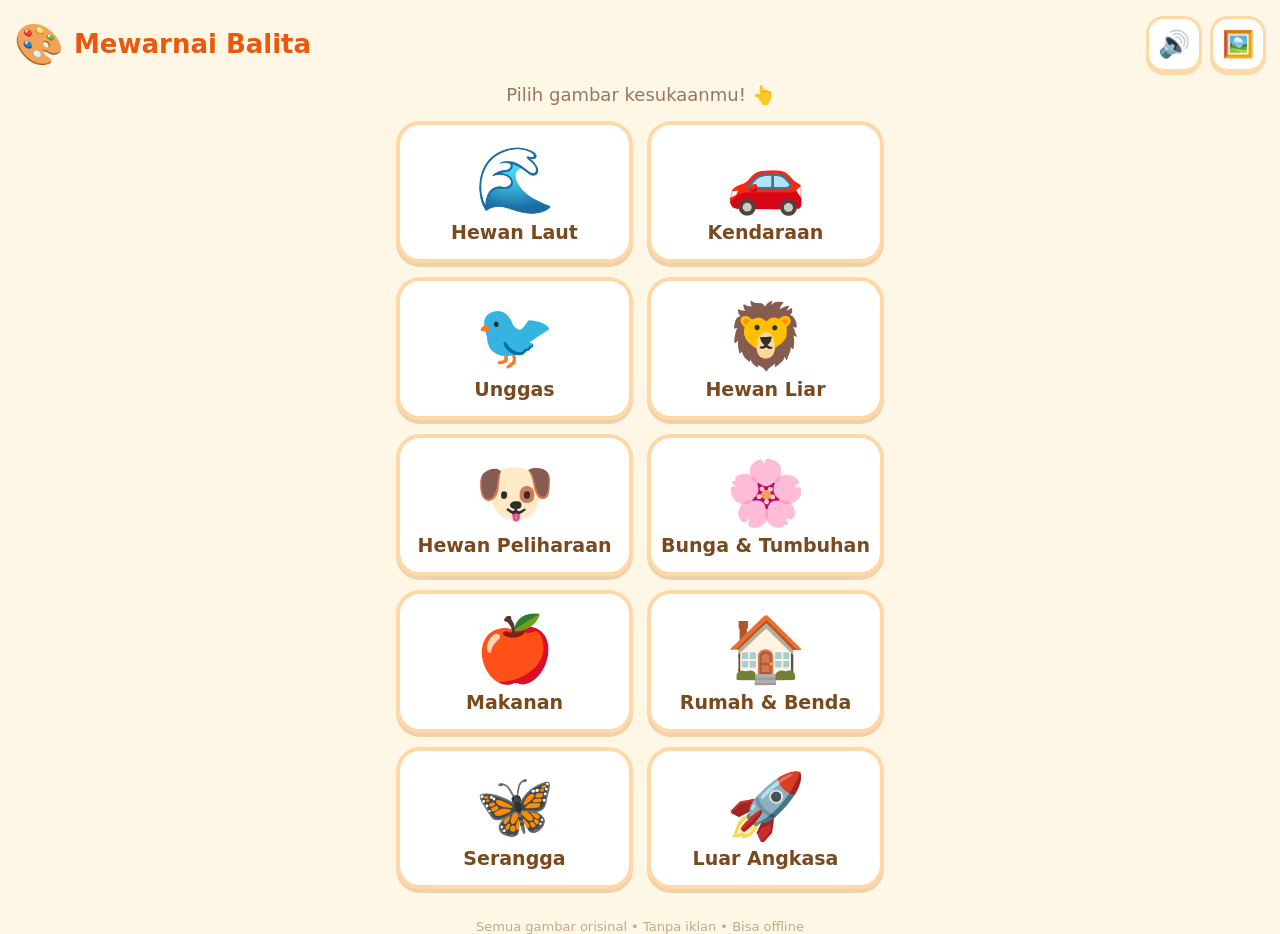
==== index.html @ 1a06bac3 "Mewarnai Balita PWA v21" ====
<!DOCTYPE html>
<html lang="id">
<head>
<meta charset="UTF-8">
<meta name="viewport" content="width=device-width, initial-scale=1.0, maximum-scale=1.0, user-scalable=no, viewport-fit=cover">
<title>Mewarnai Balita</title>
<meta name="description" content="Aplikasi menggambar dan mewarnai untuk balita. 100% orisinal, bisa offline.">
<meta name="theme-color" content="#FF8C42">
<link rel="manifest" href="manifest.webmanifest">
<link rel="icon" type="image/png" sizes="192x192" href="icons/icon-192.png">
<link rel="apple-touch-icon" href="icons/icon-192.png">
<link rel="stylesheet" href="styles-v9.css">
</head>
<body>
<div id="app">

  <!-- ===== BERANDA ===== -->
  <section id="screen-home" class="screen active">
    <header class="topbar">
      <div class="brand"><span class="brand-emoji">🎨</span><h1>Mewarnai Balita</h1></div>
      <div class="top-actions">
        <button id="btn-sound" class="icon-btn" title="Suara">🔊</button>
        <button id="btn-gallery" class="icon-btn" title="Karyaku">🖼️</button>
      </div>
    </header>
    <div id="home-cats">
      <p class="subtitle">Pilih gambar kesukaanmu! 👆</p>
      <div id="cat-grid" class="cat-grid"></div>
    </div>
    <footer class="footnote">Semua gambar orisinal &bull; Tanpa iklan &bull; Bisa offline</footer>
  </section>

  <!-- ===== EDITOR (hanya mewarnai) ===== -->
  <section id="screen-editor" class="screen">
    <div id="editor-body">
      <div id="canvas-frame">
        <canvas id="canvas"></canvas>
        <div id="canvas-loading" class="canvas-loading hidden">⏳ Memuat gambar...</div>
        <button id="btn-back" class="fab-btn fab-back" title="Kembali">←</button>
        <div class="fab-stack fab-left">
          <button id="btn-undo" class="fab-btn fab-undo" title="Urungkan">↩</button>
          <button id="btn-clear" class="fab-btn fab-trash" title="Hapus semua">🗑</button>
        </div>
        <button id="btn-finish" class="done-fab right" title="Selesai mewarnai!"></button>
      </div>
      <div id="palette-bar">
        <div id="color-vivid" class="color-row"></div>
        <div id="color-pastel" class="color-grid"></div>
      </div>
    </div>
  </section>

  <!-- ===== DIALOG ANAK ===== -->
  <div id="kid-modal" class="kid-modal hidden">
    <div class="kid-modal-card">
      <div id="kid-modal-emoji" class="kid-modal-emoji">❓</div>
      <p id="kid-modal-text" class="kid-modal-text">Yakin?</p>
      <div class="kid-modal-btns">
        <button id="kid-modal-no" class="kid-modal-btn no">Tidak</button>
        <button id="kid-modal-yes" class="kid-modal-btn yes">Ya! 👍</button>
      </div>
    </div>
  </div>

  <!-- ===== GALERI ===== -->
  <section id="screen-gallery" class="screen">
    <header class="topbar">
      <button id="btn-back2" class="icon-btn" title="Kembali">←</button>
      <h1 class="screen-title">Karyaku 🌟</h1>
    </header>
    <div id="gallery-grid" class="gallery-grid"></div>
    <p id="gallery-empty" class="subtitle">Belum ada karya. Yuk mewarnai dulu!</p>
  </section>

  <!-- ===== FINISH ===== -->
  <section id="screen-finish" class="screen">
    <div id="finish-wrap">
      <div class="finish-text">🎉 Hebat! 🎉</div>
      <img id="finish-img" class="finish-img" alt="Hasil mewarnai">
      <p class="subtitle">Warnanya cantik sekali!</p>
      <div class="finish-btns">
        <button id="btn-finish-recolor" class="kid-modal-btn yes">🎨 Warnai lagi</button>
        <button id="btn-finish-home" class="kid-modal-btn">🏠 Pilih gambar</button>
      </div>
      <button id="btn-finish-back" class="fab-btn fab-back" title="Kembali">←</button>
    </div>
  </section>

</div>

<!-- Lihat gambar besar -->
<div id="viewer" class="viewer hidden">
  <img id="viewer-img" alt="Karya">
  <div class="viewer-actions">
    <button id="viewer-close" class="icon-btn">✖️</button>
    <button id="viewer-download" class="icon-btn" title="Unduh">💾</button>
    <button id="viewer-delete" class="icon-btn">🗑️</button>
  </div>
</div>

<div id="toast" class="toast hidden"></div>

<script src="app-v23.js"></script>
</body>
</html>
---- styles-v9.css ----
* { box-sizing: border-box; -webkit-tap-highlight-color: transparent; }
html, body {
  margin: 0; padding: 0; height: 100%;
  font-family: "Comic Sans MS", "Chalkboard SE", "Segoe UI Rounded", system-ui, sans-serif;
  background: #FFF7E6; color: #4A3728;
  overscroll-behavior: none;
}
#app { height: 100dvh; display: flex; flex-direction: column; }
.screen { display: none; flex-direction: column; height: 100%; padding: 12px; }
.screen.active { display: flex; }

/* ---- Bilah atas ---- */
.topbar {
  display: flex; align-items: center; justify-content: space-between;
  gap: 8px; padding: 4px 2px 10px;
}
.brand { display: flex; align-items: center; gap: 10px; }
.brand-emoji { font-size: 40px; }
h1 { font-size: 26px; margin: 0; color: #E8590C; }
.screen-title { font-size: 24px; }
.top-actions { display: flex; gap: 8px; }
.icon-btn {
  min-width: 56px; min-height: 56px; font-size: 26px;
  border: 3px solid #FFD8A8; border-radius: 18px; background: #fff;
  cursor: pointer; display: flex; align-items: center; justify-content: center;
  box-shadow: 0 3px 0 #FFD8A8;
}
.icon-btn:active { transform: translateY(2px); box-shadow: none; }
.icon-btn.primary { background: #69DB7C; border-color: #38B24A; box-shadow: 0 3px 0 #38B24A; }
.subtitle { text-align: center; font-size: 18px; margin: 2px 0 12px; color: #97775F; }

/* ---- Grid halaman ---- */
.page-grid {
  display: grid; grid-template-columns: repeat(2, 1fr); gap: 14px;
  overflow-y: auto; padding-bottom: 10px;
}
@media (min-width: 700px) { .page-grid { grid-template-columns: repeat(4, 1fr); } }
.page-card {
  background: #fff; border: 4px solid #FFD8A8; border-radius: 22px;
  padding: 8px; cursor: pointer; text-align: center;
  box-shadow: 0 4px 0 #FFE8CC; transition: transform .1s;
}
.page-card:active { transform: scale(.96); }
.page-card img { width: 100%; aspect-ratio: 4/3; object-fit: cover; border-radius: 14px; background: #fff; }
.page-card .name { font-size: 20px; font-weight: bold; margin-top: 6px; color: #D9480F; }
.footnote { text-align: center; font-size: 13px; color: #C4A88C; margin-top: auto; padding-top: 10px; }

/* ---- Bilah kategori ---- */
.cat-bar {
  display: flex; gap: 8px; overflow-x: auto; padding: 4px 2px 10px;
  scrollbar-width: none;
}
.cat-bar::-webkit-scrollbar { display: none; }
.cat-chip {
  flex-shrink: 0; display: flex; align-items: center; gap: 6px;
  border: 3px solid #FFD8A8; background: #fff; border-radius: 999px;
  padding: 10px 16px; font-size: 16px; font-weight: bold; color: #97775F;
  cursor: pointer; font-family: inherit; box-shadow: 0 3px 0 #FFE8CC;
}
.cat-chip:active { transform: translateY(2px); box-shadow: none; }
.cat-chip.active { background: #FFD43B; border-color: #FAB005; color: #7A4A00; box-shadow: 0 3px 0 #FAB005; }
.cat-ico { font-size: 22px; }
.cat-count { text-align: center; font-size: 16px; font-weight: bold; color: #E8590C; margin: 0 0 8px; }

/* ---- Editor ramah balita ---- */
#screen-editor { gap: 10px; }
.kid-bar { padding-bottom: 2px; }
.kid-btn {
  min-width: 54px; min-height: 54px; font-size: 25px;
  border: 3px solid #FFD8A8; border-radius: 18px; background: #fff;
  cursor: pointer; display: flex; align-items: center; justify-content: center;
  box-shadow: 0 3px 0 #FFD8A8; font-family: inherit; padding: 0 8px;
}
.kid-btn:active { transform: translateY(2px); box-shadow: none; }
.kid-btn.primary { background: #69DB7C; border-color: #38B24A; box-shadow: 0 3px 0 #38B24A; }
.kid-btn.go { background: #FFD43B; border-color: #FAB005; box-shadow: 0 3px 0 #FAB005; }
#editor-title { flex: 1; text-align: center; font-size: 22px; margin: 0; }

#editor-body { flex: 1; display: flex; gap: 10px; min-height: 0; }
/* Kanvas bingkai biru membulat */
#canvas-frame {
  flex: 1; display: flex; align-items: center; justify-content: center;
  background: #fff; border: 7px solid #4D96FF; border-radius: 26px;
  overflow: hidden; min-width: 0; position: relative;
  box-shadow: 0 4px 0 rgba(77,150,255,.35);
}
#canvas { touch-action: none; max-width: 100%; max-height: 100%; cursor: pointer; display: block; }
/* Indikator memuat gambar */
.canvas-loading {
  position: absolute; inset: 0; display: flex; align-items: center; justify-content: center;
  background: rgba(255,255,255,.85); font-size: 22px; font-weight: bold; color: #E8590F;
  border-radius: 18px; z-index: 5;
}
.canvas-loading.hidden { display: none; }

/* Rel krayon vertikal di kanan */
#crayon-rail {
  width: 96px; flex-shrink: 0; display: flex; flex-direction: column;
  background: #fff; border: 4px solid #FFD8A8; border-radius: 22px;
  overflow: hidden;
}
.crayon-box {
  display: flex; flex-direction: column; gap: 12px; align-items: center;
  padding: 18px 6px; overflow-y: auto; scrollbar-width: none;
}
.crayon-box::-webkit-scrollbar { display: none; }
.swatch.crayon {
  width: 56px; height: 96px; min-height: 96px; border: none; cursor: pointer; padding: 0;
  background:
    linear-gradient(90deg, rgba(255,255,255,.45), rgba(255,255,255,0) 45%),
    var(--c);
  clip-path: polygon(50% 0%, 88% 16%, 100% 22%, 100% 100%, 0% 100%, 0% 22%, 12% 16%);
  filter: drop-shadow(0 3px 2px rgba(0,0,0,.25));
  transition: transform .12s;
}
.swatch.crayon.active { transform: scale(1.22); filter: drop-shadow(0 0 7px var(--c)); }

/* Bilah konteks: ukuran / jenis kuas / stiker */
#context-bar { display: flex; justify-content: center; }
.tool-section {
  display: flex; flex-direction: row; gap: 10px; align-items: center; justify-content: flex-start;
  background: #fff; border: 3px solid #FFD8A8; border-radius: 20px; padding: 8px 12px;
  max-width: 100%; overflow-x: auto; scrollbar-width: none;
}
.tool-section::-webkit-scrollbar { display: none; }
.tool-section.hidden { display: none; }
.brush-btn, .sticker-btn {
  width: 58px; height: 58px; min-width: 58px; border-radius: 18px; border: 3px solid #EEE;
  background: #FFF9F0; cursor: pointer; font-size: 26px; font-family: inherit;
  display: flex; align-items: center; justify-content: center; padding: 0;
}
.brush-btn.active, .sticker-btn.active { border-color: #E8590C; background: #FFF0E0; transform: scale(1.06); }
.brush-btn .dot { background: #4A3728; border-radius: 50%; display: block; }
.sticker-btn { font-size: 30px; }
.sticker-bar { display: flex; gap: 10px; }

/* Bilah mode bawah: 5 tombol besar */
#mode-bar {
  display: flex; gap: 8px;
  background: #fff; border: 4px solid #FFD8A8; border-radius: 24px; padding: 8px;
}
.mode-btn {
  flex: 1; background: #FFF7E6; border: 3px solid transparent; border-radius: 18px;
  cursor: pointer; display: flex; flex-direction: column; align-items: center; gap: 3px;
  padding: 9px 4px; font-family: inherit; color: #97775F; min-width: 0;
}
.mode-ico { font-size: 30px; line-height: 1; }
.mode-lbl { font-size: 13px; font-weight: bold; white-space: nowrap; }
.mode-btn.active {
  background: #fff; color: #D9480F; border-color: #FFB84D;
  box-shadow: 0 3px 0 #FFD8A8; transform: translateY(-2px);
}

/* Beranda lebih ceria */
.brand-emoji { display: inline-block; animation: kid-bounce 1.8s ease-in-out infinite; }
@keyframes kid-bounce { 0%,100% { transform: translateY(0) rotate(-6deg); } 50% { transform: translateY(-9px) rotate(6deg); } }
.page-card { border-width: 5px; box-shadow: 0 5px 0 #FFE8CC; }
.page-card .thumb { font-size: 30px; }

/* Lanskap pendek: padatkan */
@media (max-height: 500px) and (orientation: landscape) {
  .mode-ico { font-size: 22px; }
  .mode-lbl { display: none; }
  .mode-btn { padding: 6px 4px; }
  .swatch.crayon { width: 44px; height: 80px; min-height: 80px; }
  #crayon-rail { width: 76px; }
  .kid-btn { min-width: 46px; min-height: 46px; font-size: 21px; }
  #canvas-frame { border-width: 5px; border-radius: 18px; }
}

/* ---- Layar Finish: animasi interaktif ---- */
#screen-finish { padding: 0; }
#finish-wrap { flex: 1; position: relative; min-height: 0; }
#anim-canvas { width: 100%; height: 100%; display: block; touch-action: manipulation; }
.finish-text {
  position: absolute; top: 12px; left: 0; right: 0;
  text-align: center; font-size: 30px; font-weight: bold; color: #D9480F;
  text-shadow: 0 2px 0 #fff; pointer-events: none;
}
.finish-actions {
  display: flex; justify-content: center; gap: 14px;
  padding: 12px; background: #FFF7E6;
}

/* ---- Galeri ---- */
.gallery-grid { display: grid; grid-template-columns: repeat(2, 1fr); gap: 12px; overflow-y: auto; }
@media (min-width: 700px) { .gallery-grid { grid-template-columns: repeat(4, 1fr); } }
.gallery-item {
  background: #fff; border: 4px solid #FFD8A8; border-radius: 18px;
  overflow: hidden; cursor: pointer; padding: 6px;
}
.gallery-item img { width: 100%; border-radius: 12px; display: block; }

/* ---- Viewer & toast ---- */
.viewer {
  position: fixed; inset: 0; background: rgba(0,0,0,.85); z-index: 50;
  display: flex; align-items: center; justify-content: center; flex-direction: column; gap: 12px;
}
.viewer.hidden { display: none; }
.viewer img { max-width: 92vw; max-height: 80vh; border-radius: 16px; background: #fff; }
.viewer-actions { display: flex; gap: 12px; }
.toast {
  position: fixed; bottom: 26px; left: 50%; transform: translateX(-50%);
  background: #4A3728; color: #fff; padding: 12px 22px; border-radius: 24px;
  font-size: 18px; z-index: 60; transition: opacity .3s;
}
.toast.hidden { opacity: 0; pointer-events: none; }

/* ===== v9: Beranda 2 level untuk balita ===== */
.cat-grid {
  display: grid; grid-template-columns: 1fr 1fr; gap: 14px;
  padding: 4px 16px 20px; max-width: 520px; margin: 0 auto;
}
.cat-card {
  background: #fff; border: 4px solid #FFD8A8; border-radius: 24px;
  padding: 20px 8px 16px; text-align: center; cursor: pointer;
  box-shadow: 0 4px 0 rgba(210, 140, 60, .35);
  transition: transform .12s;
}
.cat-card:active { transform: scale(.94); }
.cat-card-ico { font-size: 64px; line-height: 1.1; }
.cat-card-name { font-size: 19px; font-weight: 800; color: #7A4A1E; margin-top: 6px; }
.pics-bar { display: flex; align-items: center; gap: 10px; padding: 4px 16px 10px; }
.pics-bar .screen-title { margin: 0; }

/* ===== v9: Laci alat ===== */
.drawer {
  position: fixed; inset: 0; z-index: 55;
  background: rgba(60, 35, 10, .45);
  display: flex; align-items: flex-end; justify-content: center;
}
.drawer.hidden { display: none; }
.drawer-card {
  background: #FFF8EC; border-radius: 28px 28px 0 0;
  padding: 18px 18px 26px; width: 100%; max-width: 480px;
  border-top: 5px solid #FFD8A8;
  animation: drawerUp .22s ease-out;
}
@keyframes drawerUp { from { transform: translateY(60px); opacity: .5; } to { transform: none; opacity: 1; } }
.drawer-title { font-size: 24px; font-weight: 900; color: #7A4A1E; text-align: center; margin-bottom: 14px; }
.drawer-grid { display: grid; grid-template-columns: 1fr 1fr 1fr; gap: 12px; margin-bottom: 16px; }
.drawer-btn {
  background: #fff; border: 4px solid #FFE3B3; border-radius: 20px;
  padding: 14px 6px 10px; display: flex; flex-direction: column; align-items: center; gap: 4px;
  font-size: 17px; font-weight: 800; color: #7A4A1E; cursor: pointer;
  box-shadow: 0 3px 0 rgba(210, 140, 60, .3);
}
.drawer-btn:active { transform: scale(.95); }
.drawer-btn.active { border-color: #FF9F43; background: #FFF3DC; }
.drawer-btn.danger { border-color: #FFB3B3; color: #C0392B; }
.drawer-ico { font-size: 44px; line-height: 1; }
#drawer-close { width: 100%; }

/* ===== v9: Dialog ramah anak ===== */
.kid-modal {
  position: fixed; inset: 0; z-index: 70;
  background: rgba(60, 35, 10, .5);
  display: flex; align-items: center; justify-content: center; padding: 24px;
}
.kid-modal.hidden { display: none; }
.kid-modal-card {
  background: #FFF8EC; border-radius: 28px; border: 5px solid #FFD8A8;
  padding: 28px 26px 24px; max-width: 340px; width: 100%; text-align: center;
  animation: modalPop .2s ease-out;
}
@keyframes modalPop { from { transform: scale(.85); opacity: .4; } to { transform: none; opacity: 1; } }
.kid-modal-emoji { font-size: 64px; }
.kid-modal-text { font-size: 24px; font-weight: 900; color: #7A4A1E; margin: 10px 0 20px; }
.kid-modal-btns { display: flex; gap: 12px; }
.kid-modal-btn {
  flex: 1; padding: 16px 0; border-radius: 20px; font-size: 22px; font-weight: 900;
  border: none; cursor: pointer;
}
.kid-modal-btn.no { background: #E8E8E8; color: #555; }
.kid-modal-btn.yes { background: linear-gradient(180deg, #7BC96F, #5AAE4E); color: #fff; box-shadow: 0 4px 0 #3E7D36; }
.kid-modal-btn:active { transform: scale(.96); }

/* ===== v9: Bintang reward ===== */
.burst-star {
  position: absolute; transform: translate(-50%, -50%);
  pointer-events: none; z-index: 6;
  animation: burst .9s ease-out forwards;
}
@keyframes burst {
  0% { opacity: 1; transform: translate(-50%, -50%) scale(.5); }
  100% { opacity: 0; transform: translate(calc(-50% + var(--dx)), calc(-50% + var(--dy))) scale(1.25); }
}

/* ===== v17: tombol segitiga hijau (selesai) di sudut kanvas ===== */
.done-fab {
  position: absolute; bottom: 14px; z-index: 8;
  width: 78px; height: 78px; border: none; cursor: pointer; padding: 0;
  background: linear-gradient(180deg, #8BD67F, #4E9E44);
  clip-path: polygon(20% 10%, 90% 50%, 20% 90%);
  filter: drop-shadow(0 4px 6px rgba(0,0,0,.35));
  animation: fabPulse 1.6s ease-in-out infinite;
}
.done-fab.left { left: 14px; }
.done-fab.right { right: 14px; }
@keyframes fabPulse {
  0%, 100% { transform: scale(1); }
  50% { transform: scale(1.08); }
}
.done-fab:active { transform: scale(.92); animation: none; }
.done-fab.hidden { display: none; }

/* ===== v18: UI ala referensi — tombol melayang + panel geser ===== */
#canvas-frame {
  border: none; border-radius: 0; box-shadow: none; background: #fff;
}
/* tombol bulat glossy */
.fab-btn {
  position: absolute; z-index: 9;
  width: 68px; height: 68px; border-radius: 50%;
  border: 4px solid rgba(255,255,255,.9);
  font-size: 30px; cursor: pointer; color: #fff;
  display: flex; align-items: center; justify-content: center;
  box-shadow: 0 4px 10px rgba(0,0,0,.25), inset 0 3px 6px rgba(255,255,255,.55), inset 0 -4px 8px rgba(0,0,0,.18);
  text-shadow: 0 2px 3px rgba(0,0,0,.25);
  transition: transform .12s;
}
.fab-btn:active { transform: scale(.9); }
.fab-btn.active-tool { outline: 4px solid #FFD23F; outline-offset: 2px; }
.fab-back { top: 14px; left: 14px; background: radial-gradient(circle at 32% 28%, #FFE066, #FFC300 70%); color: #fff; font-weight: 900; }
.fab-stack { position: absolute; z-index: 9; display: flex; flex-direction: column; gap: 14px; }
.fab-stack .fab-btn { position: static; }
.fab-left { left: 14px; bottom: 110px; }
.fab-right { right: 14px; top: 14px; }
.fab-undo { background: radial-gradient(circle at 32% 28%, #E8E8E8, #BDBDBD 70%); }
.fab-trash { background: radial-gradient(circle at 32% 28%, #C77DFF, #8E44AD 70%); }
.fab-purple { background: radial-gradient(circle at 32% 28%, #D0A6FF, #9B5DE5 70%); }
.fab-rainbow { background: linear-gradient(135deg, #FF5D5D, #FF9F1C, #FFD23F, #2FBF71, #3A86FF, #B565D8); }
/* panel geser dari kanan */
.side-panel {
  position: absolute; top: 0; right: 0; bottom: 0; z-index: 10;
  width: 128px; padding: 14px 10px;
  background: #FFFDF5; border-left: 4px solid #FFE3B3; border-radius: 24px 0 0 24px;
  box-shadow: -6px 0 16px rgba(0,0,0,.15);
  overflow-y: auto; scrollbar-width: none;
  animation: panelIn .22s ease-out;
}
.side-panel::-webkit-scrollbar { display: none; }
.side-panel.hidden { display: none; }
@keyframes panelIn { from { transform: translateX(60px); opacity: .4; } to { transform: none; opacity: 1; } }
.brush-list { display: flex; flex-direction: column; gap: 12px; align-items: stretch; }
.brush-item {
  background: #fff; border: 3px solid #FFE3B3; border-radius: 18px;
  padding: 10px 4px; font-size: 34px; cursor: pointer; line-height: 1;
  box-shadow: 0 3px 0 rgba(210,140,60,.25);
  display: flex; flex-direction: column; align-items: center; gap: 2px;
}
.brush-item small { font-size: 11px; font-weight: 800; color: #7A4A1E; }
.brush-item:active { transform: scale(.94); }
.brush-item.active { border-color: #FF9F43; background: #FFF3DC; }
/* palet warna */
.color-row { display: grid; grid-template-columns: repeat(4, 1fr); gap: 8px; margin-bottom: 12px; }
.color-grid { display: grid; grid-template-columns: repeat(4, 1fr); gap: 8px; }
.swatch-dot {
  aspect-ratio: 1; border-radius: 14px; cursor: pointer; padding: 0;
  border: 3px solid rgba(255,255,255,.9);
  box-shadow: 0 2px 5px rgba(0,0,0,.2), inset 0 2px 4px rgba(255,255,255,.5);
  transition: transform .1s;
}
.swatch-dot:active { transform: scale(.88); }
.swatch-dot.active { outline: 3px solid #FF9F43; outline-offset: 1px; transform: scale(1.08); }
/* segitiga hijau pindah kanan bawah */
.done-fab.right { right: 14px; }
.done-fab.left { left: 14px; }
@media (max-width: 480px) {
  .fab-btn { width: 58px; height: 58px; font-size: 26px; }
  .fab-left { bottom: 100px; }
  .side-panel { width: 112px; }
}

/* ===== v19: panel warna lebih besar & ramah jari balita ===== */
#panel-colors { width: 204px; }
#panel-colors .color-row { grid-template-columns: repeat(4, 1fr); gap: 10px; margin-bottom: 12px; }
#panel-colors .color-grid { grid-template-columns: repeat(3, 1fr); gap: 10px; }
#panel-colors .swatch-dot { border-radius: 16px; }
.swatch-rainbow {
  background: linear-gradient(135deg, #FF5D5D, #FF9F1C, #FFD23F, #2FBF71, #3A86FF, #B565D8) !important;
}
@media (max-width: 480px) {
  #panel-colors { width: 172px; }
}

/* ===== v20: tombol finish ala referensi — kotak hijau + segitiga play putih ===== */
.done-fab {
  position: absolute; bottom: 14px; z-index: 8;
  width: 80px; height: 80px; cursor: pointer; padding: 0;
  background: linear-gradient(180deg, #7ED957, #34A24B);
  border: 4px solid rgba(255,255,255,.9);
  border-radius: 24px;
  clip-path: none; filter: none;
  box-shadow: 0 4px 10px rgba(0,0,0,.25), inset 0 3px 6px rgba(255,255,255,.5), inset 0 -4px 8px rgba(0,0,0,.15);
  display: flex; align-items: center; justify-content: center;
  animation: fabPulse 1.6s ease-in-out infinite;
}
.done-fab::after {
  content: "";
  width: 0; height: 0;
  border-left: 32px solid #fff;
  border-top: 20px solid transparent;
  border-bottom: 20px solid transparent;
  margin-left: 8px;
  filter: drop-shadow(0 2px 2px rgba(0,0,0,.25));
}

/* ===== v21: tombol finish ala referensi ===== */
#btn-finish-recolor { bottom: 14px; left: 14px; }

/* v23: palet warna selalu terlihat di bawah kanvas */
#editor-body { flex-direction: column; }
#canvas-frame { flex: 1 1 auto; min-height: 0; }
#palette-bar {
  flex: 0 0 auto;
  background: #FFF8F0;
  border-top: 2px solid #FFE0B8;
  padding: 10px 12px calc(10px + env(safe-area-inset-bottom));
  max-height: 32vh;
  overflow-y: auto;
}
#palette-bar .color-row { display: flex; gap: 10px; margin-bottom: 10px; overflow-x: auto; padding-bottom: 2px; }
#palette-bar .color-grid { display: grid; grid-template-columns: repeat(8, 1fr); gap: 8px; }
#palette-bar .swatch-dot { width: 44px; height: 44px; flex: 0 0 auto; border-radius: 50%; }
#palette-bar .color-grid .swatch-dot { width: 100%; aspect-ratio: 1; }
/* v23: tombol finish sederhana */
.finish-btns { display: flex; gap: 12px; justify-content: center; margin-top: 18px; flex-wrap: wrap; }
#finish-wrap { display: flex; flex-direction: column; align-items: center; justify-content: center; height: 100%; padding: 24px; }
/* v23: gambar hasil di halaman finish */
.finish-img {
  max-width: 86vw; max-height: 44vh; border-radius: 18px;
  border: 5px solid #fff; box-shadow: 0 4px 14px rgba(0,0,0,.18);
  margin: 14px 0 4px; background: #fff;
}
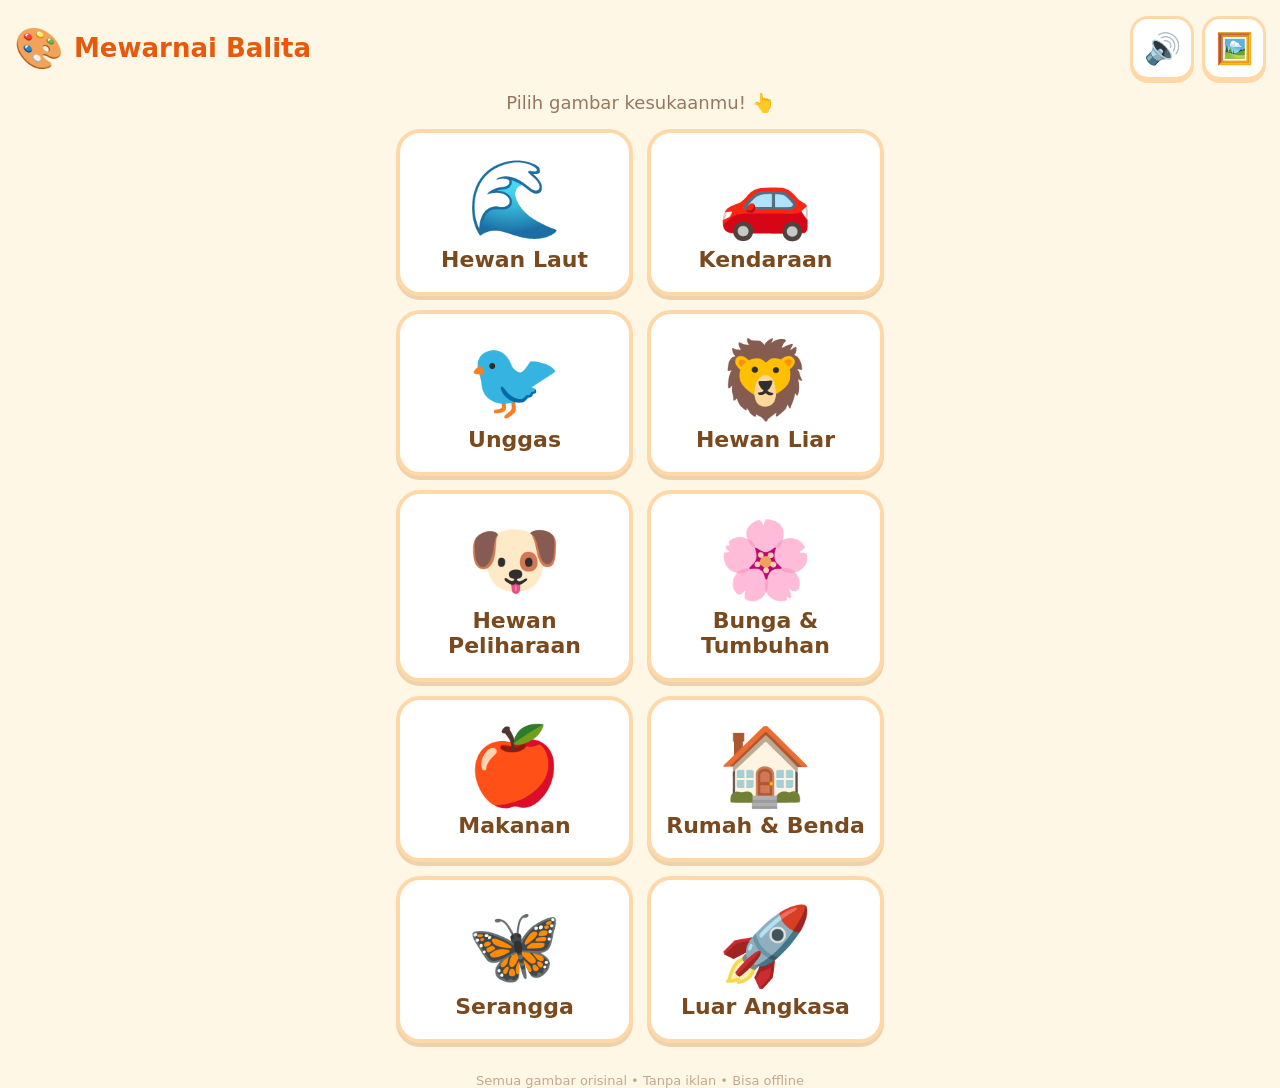
==== commit dca227a6: "v25: perbaiki bug strict-mode dan optimasi UI/UX balita - Perbaiki variabel tak dideklarasi (actx, k" ====
--- a/index.html
+++ b/index.html
@@ -9,7 +9,7 @@
 <link rel="manifest" href="manifest.webmanifest">
 <link rel="icon" type="image/png" sizes="192x192" href="icons/icon-192.png">
 <link rel="apple-touch-icon" href="icons/icon-192.png">
-<link rel="stylesheet" href="styles-v9.css">
+<link rel="stylesheet" href="styles-v25.css">
 </head>
 <body>
 <div id="app">
@@ -39,11 +39,14 @@
         <button id="btn-back" class="fab-btn fab-back" title="Kembali">←</button>
         <div class="fab-stack fab-left">
           <button id="btn-undo" class="fab-btn fab-undo" title="Urungkan">↩</button>
+          <button id="btn-auto" class="fab-btn fab-auto" title="Warnai otomatis">🪄</button>
+          <button id="btn-sticker" class="fab-btn fab-sticker" title="Stiker">🌟</button>
           <button id="btn-clear" class="fab-btn fab-trash" title="Hapus semua">🗑</button>
         </div>
         <button id="btn-finish" class="done-fab right" title="Selesai mewarnai!"></button>
       </div>
       <div id="palette-bar">
+        <div id="sticker-bar" class="sticker-bar hidden"></div>
         <div id="color-vivid" class="color-row"></div>
         <div id="color-pastel" class="color-grid"></div>
       </div>
@@ -75,6 +78,7 @@
   <!-- ===== FINISH ===== -->
   <section id="screen-finish" class="screen">
     <div id="finish-wrap">
+      <div id="finish-bg"></div>
       <div class="finish-text">🎉 Hebat! 🎉</div>
       <img id="finish-img" class="finish-img" alt="Hasil mewarnai">
       <p class="subtitle">Warnanya cantik sekali!</p>
@@ -100,6 +104,7 @@
 
 <div id="toast" class="toast hidden"></div>
 
-<script src="app-v23.js"></script>
+<script src="auto-colors-v1.js"></script>
+<script src="app-v25.js"></script>
 </body>
 </html>
--- a/styles-v25.css
+++ b/styles-v25.css
@@ -0,0 +1,542 @@
+* { box-sizing: border-box; -webkit-tap-highlight-color: transparent; }
+html, body {
+  margin: 0; padding: 0; height: 100%;
+  font-family: "Comic Sans MS", "Chalkboard SE", "Segoe UI Rounded", system-ui, sans-serif;
+  background: #FFF7E6; color: #4A3728;
+  overscroll-behavior: none;
+}
+#app { height: 100dvh; display: flex; flex-direction: column; }
+.screen { display: none; flex-direction: column; height: 100%; padding: 12px; }
+.screen.active { display: flex; }
+
+/* ---- Bilah atas ---- */
+.topbar {
+  display: flex; align-items: center; justify-content: space-between;
+  gap: 8px; padding: 4px 2px 10px;
+}
+.brand { display: flex; align-items: center; gap: 10px; }
+.brand-emoji { font-size: 40px; }
+h1 { font-size: 26px; margin: 0; color: #E8590C; }
+.screen-title { font-size: 24px; }
+.top-actions { display: flex; gap: 8px; }
+.icon-btn {
+  min-width: 56px; min-height: 56px; font-size: 26px;
+  border: 3px solid #FFD8A8; border-radius: 18px; background: #fff;
+  cursor: pointer; display: flex; align-items: center; justify-content: center;
+  box-shadow: 0 3px 0 #FFD8A8;
+}
+.icon-btn:active { transform: translateY(2px); box-shadow: none; }
+.icon-btn.primary { background: #69DB7C; border-color: #38B24A; box-shadow: 0 3px 0 #38B24A; }
+.subtitle { text-align: center; font-size: 18px; margin: 2px 0 12px; color: #97775F; }
+
+/* ---- Grid halaman ---- */
+.page-grid {
+  display: grid; grid-template-columns: repeat(2, 1fr); gap: 14px;
+  overflow-y: auto; padding-bottom: 10px;
+}
+@media (min-width: 700px) { .page-grid { grid-template-columns: repeat(4, 1fr); } }
+.page-card {
+  background: #fff; border: 4px solid #FFD8A8; border-radius: 22px;
+  padding: 8px; cursor: pointer; text-align: center;
+  box-shadow: 0 4px 0 #FFE8CC; transition: transform .1s;
+}
+.page-card:active { transform: scale(.96); }
+.page-card img { width: 100%; aspect-ratio: 4/3; object-fit: cover; border-radius: 14px; background: #fff; }
+.page-card .name { font-size: 20px; font-weight: bold; margin-top: 6px; color: #D9480F; }
+.footnote { text-align: center; font-size: 13px; color: #C4A88C; margin-top: auto; padding-top: 10px; }
+
+/* ---- Bilah kategori ---- */
+.cat-bar {
+  display: flex; gap: 8px; overflow-x: auto; padding: 4px 2px 10px;
+  scrollbar-width: none;
+}
+.cat-bar::-webkit-scrollbar { display: none; }
+.cat-chip {
+  flex-shrink: 0; display: flex; align-items: center; gap: 6px;
+  border: 3px solid #FFD8A8; background: #fff; border-radius: 999px;
+  padding: 10px 16px; font-size: 16px; font-weight: bold; color: #97775F;
+  cursor: pointer; font-family: inherit; box-shadow: 0 3px 0 #FFE8CC;
+}
+.cat-chip:active { transform: translateY(2px); box-shadow: none; }
+.cat-chip.active { background: #FFD43B; border-color: #FAB005; color: #7A4A00; box-shadow: 0 3px 0 #FAB005; }
+.cat-ico { font-size: 22px; }
+.cat-count { text-align: center; font-size: 16px; font-weight: bold; color: #E8590C; margin: 0 0 8px; }
+
+/* ---- Editor ramah balita ---- */
+#screen-editor { gap: 10px; }
+.kid-bar { padding-bottom: 2px; }
+.kid-btn {
+  min-width: 54px; min-height: 54px; font-size: 25px;
+  border: 3px solid #FFD8A8; border-radius: 18px; background: #fff;
+  cursor: pointer; display: flex; align-items: center; justify-content: center;
+  box-shadow: 0 3px 0 #FFD8A8; font-family: inherit; padding: 0 8px;
+}
+.kid-btn:active { transform: translateY(2px); box-shadow: none; }
+.kid-btn.primary { background: #69DB7C; border-color: #38B24A; box-shadow: 0 3px 0 #38B24A; }
+.kid-btn.go { background: #FFD43B; border-color: #FAB005; box-shadow: 0 3px 0 #FAB005; }
+#editor-title { flex: 1; text-align: center; font-size: 22px; margin: 0; }
+
+#editor-body { flex: 1; display: flex; gap: 10px; min-height: 0; }
+/* Kanvas bingkai biru membulat */
+#canvas-frame {
+  flex: 1; display: flex; align-items: center; justify-content: center;
+  background: #fff; border: 7px solid #4D96FF; border-radius: 26px;
+  overflow: hidden; min-width: 0; position: relative;
+  box-shadow: 0 4px 0 rgba(77,150,255,.35);
+}
+#canvas { touch-action: none; max-width: 100%; max-height: 100%; cursor: pointer; display: block; }
+/* Indikator memuat gambar */
+.canvas-loading {
+  position: absolute; inset: 0; display: flex; align-items: center; justify-content: center;
+  background: rgba(255,255,255,.85); font-size: 22px; font-weight: bold; color: #E8590F;
+  border-radius: 18px; z-index: 5;
+}
+.canvas-loading.hidden { display: none; }
+
+/* Rel krayon vertikal di kanan */
+#crayon-rail {
+  width: 96px; flex-shrink: 0; display: flex; flex-direction: column;
+  background: #fff; border: 4px solid #FFD8A8; border-radius: 22px;
+  overflow: hidden;
+}
+.crayon-box {
+  display: flex; flex-direction: column; gap: 12px; align-items: center;
+  padding: 18px 6px; overflow-y: auto; scrollbar-width: none;
+}
+.crayon-box::-webkit-scrollbar { display: none; }
+.swatch.crayon {
+  width: 56px; height: 96px; min-height: 96px; border: none; cursor: pointer; padding: 0;
+  background:
+    linear-gradient(90deg, rgba(255,255,255,.45), rgba(255,255,255,0) 45%),
+    var(--c);
+  clip-path: polygon(50% 0%, 88% 16%, 100% 22%, 100% 100%, 0% 100%, 0% 22%, 12% 16%);
+  filter: drop-shadow(0 3px 2px rgba(0,0,0,.25));
+  transition: transform .12s;
+}
+.swatch.crayon.active { transform: scale(1.22); filter: drop-shadow(0 0 7px var(--c)); }
+
+/* Bilah konteks: ukuran / jenis kuas / stiker */
+#context-bar { display: flex; justify-content: center; }
+.tool-section {
+  display: flex; flex-direction: row; gap: 10px; align-items: center; justify-content: flex-start;
+  background: #fff; border: 3px solid #FFD8A8; border-radius: 20px; padding: 8px 12px;
+  max-width: 100%; overflow-x: auto; scrollbar-width: none;
+}
+.tool-section::-webkit-scrollbar { display: none; }
+.tool-section.hidden { display: none; }
+.brush-btn, .sticker-btn {
+  width: 58px; height: 58px; min-width: 58px; border-radius: 18px; border: 3px solid #EEE;
+  background: #FFF9F0; cursor: pointer; font-size: 26px; font-family: inherit;
+  display: flex; align-items: center; justify-content: center; padding: 0;
+}
+.brush-btn.active, .sticker-btn.active { border-color: #E8590C; background: #FFF0E0; transform: scale(1.06); }
+.brush-btn .dot { background: #4A3728; border-radius: 50%; display: block; }
+.sticker-btn { font-size: 30px; }
+.sticker-bar { display: flex; gap: 10px; }
+
+/* Bilah mode bawah: 5 tombol besar */
+#mode-bar {
+  display: flex; gap: 8px;
+  background: #fff; border: 4px solid #FFD8A8; border-radius: 24px; padding: 8px;
+}
+.mode-btn {
+  flex: 1; background: #FFF7E6; border: 3px solid transparent; border-radius: 18px;
+  cursor: pointer; display: flex; flex-direction: column; align-items: center; gap: 3px;
+  padding: 9px 4px; font-family: inherit; color: #97775F; min-width: 0;
+}
+.mode-ico { font-size: 30px; line-height: 1; }
+.mode-lbl { font-size: 13px; font-weight: bold; white-space: nowrap; }
+.mode-btn.active {
+  background: #fff; color: #D9480F; border-color: #FFB84D;
+  box-shadow: 0 3px 0 #FFD8A8; transform: translateY(-2px);
+}
+
+/* Beranda lebih ceria */
+.brand-emoji { display: inline-block; animation: kid-bounce 1.8s ease-in-out infinite; }
+@keyframes kid-bounce { 0%,100% { transform: translateY(0) rotate(-6deg); } 50% { transform: translateY(-9px) rotate(6deg); } }
+.page-card { border-width: 5px; box-shadow: 0 5px 0 #FFE8CC; }
+.page-card .thumb { font-size: 30px; }
+
+/* Lanskap pendek: padatkan */
+@media (max-height: 500px) and (orientation: landscape) {
+  .mode-ico { font-size: 22px; }
+  .mode-lbl { display: none; }
+  .mode-btn { padding: 6px 4px; }
+  .swatch.crayon { width: 44px; height: 80px; min-height: 80px; }
+  #crayon-rail { width: 76px; }
+  .kid-btn { min-width: 46px; min-height: 46px; font-size: 21px; }
+  #canvas-frame { border-width: 5px; border-radius: 18px; }
+}
+
+/* ---- Layar Finish: animasi interaktif ---- */
+#screen-finish { padding: 0; }
+#finish-wrap { flex: 1; position: relative; min-height: 0; }
+#anim-canvas { width: 100%; height: 100%; display: block; touch-action: manipulation; }
+.finish-text {
+  position: absolute; top: 12px; left: 0; right: 0;
+  text-align: center; font-size: 30px; font-weight: bold; color: #D9480F;
+  text-shadow: 0 2px 0 #fff; pointer-events: none;
+}
+.finish-actions {
+  display: flex; justify-content: center; gap: 14px;
+  padding: 12px; background: #FFF7E6;
+}
+
+/* ---- Galeri ---- */
+.gallery-grid { display: grid; grid-template-columns: repeat(2, 1fr); gap: 12px; overflow-y: auto; }
+@media (min-width: 700px) { .gallery-grid { grid-template-columns: repeat(4, 1fr); } }
+.gallery-item {
+  background: #fff; border: 4px solid #FFD8A8; border-radius: 18px;
+  overflow: hidden; cursor: pointer; padding: 6px;
+}
+.gallery-item img { width: 100%; border-radius: 12px; display: block; }
+
+/* ---- Viewer & toast ---- */
+.viewer {
+  position: fixed; inset: 0; background: rgba(0,0,0,.85); z-index: 50;
+  display: flex; align-items: center; justify-content: center; flex-direction: column; gap: 12px;
+}
+.viewer.hidden { display: none; }
+.viewer img { max-width: 92vw; max-height: 80vh; border-radius: 16px; background: #fff; }
+.viewer-actions { display: flex; gap: 12px; }
+.toast {
+  position: fixed; bottom: 26px; left: 50%; transform: translateX(-50%);
+  background: #4A3728; color: #fff; padding: 12px 22px; border-radius: 24px;
+  font-size: 18px; z-index: 60; transition: opacity .3s;
+}
+.toast.hidden { opacity: 0; pointer-events: none; }
+
+/* ===== v9: Beranda 2 level untuk balita ===== */
+.cat-grid {
+  display: grid; grid-template-columns: 1fr 1fr; gap: 14px;
+  padding: 4px 16px 20px; max-width: 520px; margin: 0 auto;
+}
+.cat-card {
+  background: #fff; border: 4px solid #FFD8A8; border-radius: 24px;
+  padding: 20px 8px 16px; text-align: center; cursor: pointer;
+  box-shadow: 0 4px 0 rgba(210, 140, 60, .35);
+  transition: transform .12s;
+}
+.cat-card:active { transform: scale(.94); }
+.cat-card-ico { font-size: 64px; line-height: 1.1; }
+.cat-card-name { font-size: 19px; font-weight: 800; color: #7A4A1E; margin-top: 6px; }
+.pics-bar { display: flex; align-items: center; gap: 10px; padding: 4px 16px 10px; }
+.pics-bar .screen-title { margin: 0; }
+
+/* ===== v9: Laci alat ===== */
+.drawer {
+  position: fixed; inset: 0; z-index: 55;
+  background: rgba(60, 35, 10, .45);
+  display: flex; align-items: flex-end; justify-content: center;
+}
+.drawer.hidden { display: none; }
+.drawer-card {
+  background: #FFF8EC; border-radius: 28px 28px 0 0;
+  padding: 18px 18px 26px; width: 100%; max-width: 480px;
+  border-top: 5px solid #FFD8A8;
+  animation: drawerUp .22s ease-out;
+}
+@keyframes drawerUp { from { transform: translateY(60px); opacity: .5; } to { transform: none; opacity: 1; } }
+.drawer-title { font-size: 24px; font-weight: 900; color: #7A4A1E; text-align: center; margin-bottom: 14px; }
+.drawer-grid { display: grid; grid-template-columns: 1fr 1fr 1fr; gap: 12px; margin-bottom: 16px; }
+.drawer-btn {
+  background: #fff; border: 4px solid #FFE3B3; border-radius: 20px;
+  padding: 14px 6px 10px; display: flex; flex-direction: column; align-items: center; gap: 4px;
+  font-size: 17px; font-weight: 800; color: #7A4A1E; cursor: pointer;
+  box-shadow: 0 3px 0 rgba(210, 140, 60, .3);
+}
+.drawer-btn:active { transform: scale(.95); }
+.drawer-btn.active { border-color: #FF9F43; background: #FFF3DC; }
+.drawer-btn.danger { border-color: #FFB3B3; color: #C0392B; }
+.drawer-ico { font-size: 44px; line-height: 1; }
+#drawer-close { width: 100%; }
+
+/* ===== v9: Dialog ramah anak ===== */
+.kid-modal {
+  position: fixed; inset: 0; z-index: 70;
+  background: rgba(60, 35, 10, .5);
+  display: flex; align-items: center; justify-content: center; padding: 24px;
+}
+.kid-modal.hidden { display: none; }
+.kid-modal-card {
+  background: #FFF8EC; border-radius: 28px; border: 5px solid #FFD8A8;
+  padding: 28px 26px 24px; max-width: 340px; width: 100%; text-align: center;
+  animation: modalPop .2s ease-out;
+}
+@keyframes modalPop { from { transform: scale(.85); opacity: .4; } to { transform: none; opacity: 1; } }
+.kid-modal-emoji { font-size: 64px; }
+.kid-modal-text { font-size: 24px; font-weight: 900; color: #7A4A1E; margin: 10px 0 20px; }
+.kid-modal-btns { display: flex; gap: 12px; }
+.kid-modal-btn {
+  flex: 1; padding: 16px 0; border-radius: 20px; font-size: 22px; font-weight: 900;
+  border: none; cursor: pointer;
+}
+.kid-modal-btn.no { background: #E8E8E8; color: #555; }
+.kid-modal-btn.yes { background: linear-gradient(180deg, #7BC96F, #5AAE4E); color: #fff; box-shadow: 0 4px 0 #3E7D36; }
+.kid-modal-btn:active { transform: scale(.96); }
+
+/* ===== v9: Bintang reward ===== */
+.burst-star {
+  position: absolute; transform: translate(-50%, -50%);
+  pointer-events: none; z-index: 6;
+  animation: burst .9s ease-out forwards;
+}
+@keyframes burst {
+  0% { opacity: 1; transform: translate(-50%, -50%) scale(.5); }
+  100% { opacity: 0; transform: translate(calc(-50% + var(--dx)), calc(-50% + var(--dy))) scale(1.25); }
+}
+
+/* ===== v17: tombol segitiga hijau (selesai) di sudut kanvas ===== */
+.done-fab {
+  position: absolute; bottom: 14px; z-index: 8;
+  width: 78px; height: 78px; border: none; cursor: pointer; padding: 0;
+  background: linear-gradient(180deg, #8BD67F, #4E9E44);
+  clip-path: polygon(20% 10%, 90% 50%, 20% 90%);
+  filter: drop-shadow(0 4px 6px rgba(0,0,0,.35));
+  animation: fabPulse 1.6s ease-in-out infinite;
+}
+.done-fab.left { left: 14px; }
+.done-fab.right { right: 14px; }
+@keyframes fabPulse {
+  0%, 100% { transform: scale(1); }
+  50% { transform: scale(1.08); }
+}
+.done-fab:active { transform: scale(.92); animation: none; }
+.done-fab.hidden { display: none; }
+
+/* ===== v18: UI ala referensi — tombol melayang + panel geser ===== */
+#canvas-frame {
+  border: none; border-radius: 0; box-shadow: none; background: #fff;
+}
+/* tombol bulat glossy */
+.fab-btn {
+  position: absolute; z-index: 9;
+  width: 68px; height: 68px; border-radius: 50%;
+  border: 4px solid rgba(255,255,255,.9);
+  font-size: 30px; cursor: pointer; color: #fff;
+  display: flex; align-items: center; justify-content: center;
+  box-shadow: 0 4px 10px rgba(0,0,0,.25), inset 0 3px 6px rgba(255,255,255,.55), inset 0 -4px 8px rgba(0,0,0,.18);
+  text-shadow: 0 2px 3px rgba(0,0,0,.25);
+  transition: transform .12s;
+}
+.fab-btn:active { transform: scale(.9); }
+.fab-btn.active-tool { outline: 4px solid #FFD23F; outline-offset: 2px; }
+.fab-back { top: 14px; left: 14px; background: radial-gradient(circle at 32% 28%, #FFE066, #FFC300 70%); color: #fff; font-weight: 900; }
+.fab-stack { position: absolute; z-index: 9; display: flex; flex-direction: column; gap: 14px; }
+.fab-stack .fab-btn { position: static; }
+.fab-left { left: 14px; bottom: 110px; }
+.fab-right { right: 14px; top: 14px; }
+.fab-undo { background: radial-gradient(circle at 32% 28%, #E8E8E8, #BDBDBD 70%); }
+.fab-trash { background: radial-gradient(circle at 32% 28%, #C77DFF, #8E44AD 70%); }
+.fab-auto { background: radial-gradient(circle at 32% 28%, #FFD93D, #FF8C42 70%); }
+.fab-sticker { background: radial-gradient(circle at 32% 28%, #FFD93D, #F4A900 70%); }
+.fab-purple { background: radial-gradient(circle at 32% 28%, #D0A6FF, #9B5DE5 70%); }
+.fab-rainbow { background: linear-gradient(135deg, #FF5D5D, #FF9F1C, #FFD23F, #2FBF71, #3A86FF, #B565D8); }
+/* panel geser dari kanan */
+.side-panel {
+  position: absolute; top: 0; right: 0; bottom: 0; z-index: 10;
+  width: 128px; padding: 14px 10px;
+  background: #FFFDF5; border-left: 4px solid #FFE3B3; border-radius: 24px 0 0 24px;
+  box-shadow: -6px 0 16px rgba(0,0,0,.15);
+  overflow-y: auto; scrollbar-width: none;
+  animation: panelIn .22s ease-out;
+}
+.side-panel::-webkit-scrollbar { display: none; }
+.side-panel.hidden { display: none; }
+@keyframes panelIn { from { transform: translateX(60px); opacity: .4; } to { transform: none; opacity: 1; } }
+.brush-list { display: flex; flex-direction: column; gap: 12px; align-items: stretch; }
+.brush-item {
+  background: #fff; border: 3px solid #FFE3B3; border-radius: 18px;
+  padding: 10px 4px; font-size: 34px; cursor: pointer; line-height: 1;
+  box-shadow: 0 3px 0 rgba(210,140,60,.25);
+  display: flex; flex-direction: column; align-items: center; gap: 2px;
+}
+.brush-item small { font-size: 11px; font-weight: 800; color: #7A4A1E; }
+.brush-item:active { transform: scale(.94); }
+.brush-item.active { border-color: #FF9F43; background: #FFF3DC; }
+/* palet warna */
+.color-row { display: grid; grid-template-columns: repeat(4, 1fr); gap: 8px; margin-bottom: 12px; }
+.color-grid { display: grid; grid-template-columns: repeat(4, 1fr); gap: 8px; }
+.swatch-dot {
+  aspect-ratio: 1; border-radius: 14px; cursor: pointer; padding: 0;
+  border: 3px solid rgba(255,255,255,.9);
+  box-shadow: 0 2px 5px rgba(0,0,0,.2), inset 0 2px 4px rgba(255,255,255,.5);
+  transition: transform .1s;
+}
+.swatch-dot:active { transform: scale(.88); }
+.swatch-dot.active { outline: 3px solid #FF9F43; outline-offset: 1px; transform: scale(1.08); }
+/* segitiga hijau pindah kanan bawah */
+.done-fab.right { right: 14px; }
+.done-fab.left { left: 14px; }
+@media (max-width: 480px) {
+  .fab-btn { width: 58px; height: 58px; font-size: 26px; }
+  .fab-left { bottom: 100px; }
+  .side-panel { width: 112px; }
+}
+
+/* ===== v19: panel warna lebih besar & ramah jari balita ===== */
+#panel-colors { width: 204px; }
+#panel-colors .color-row { grid-template-columns: repeat(4, 1fr); gap: 10px; margin-bottom: 12px; }
+#panel-colors .color-grid { grid-template-columns: repeat(3, 1fr); gap: 10px; }
+#panel-colors .swatch-dot { border-radius: 16px; }
+.swatch-rainbow {
+  background: linear-gradient(135deg, #FF5D5D, #FF9F1C, #FFD23F, #2FBF71, #3A86FF, #B565D8) !important;
+}
+@media (max-width: 480px) {
+  #panel-colors { width: 172px; }
+}
+
+/* ===== v20: tombol finish ala referensi — kotak hijau + segitiga play putih ===== */
+.done-fab {
+  position: absolute; bottom: 14px; z-index: 8;
+  width: 80px; height: 80px; cursor: pointer; padding: 0;
+  background: linear-gradient(180deg, #7ED957, #34A24B);
+  border: 4px solid rgba(255,255,255,.9);
+  border-radius: 24px;
+  clip-path: none; filter: none;
+  box-shadow: 0 4px 10px rgba(0,0,0,.25), inset 0 3px 6px rgba(255,255,255,.5), inset 0 -4px 8px rgba(0,0,0,.15);
+  display: flex; align-items: center; justify-content: center;
+  animation: fabPulse 1.6s ease-in-out infinite;
+}
+.done-fab::after {
+  content: "";
+  width: 0; height: 0;
+  border-left: 32px solid #fff;
+  border-top: 20px solid transparent;
+  border-bottom: 20px solid transparent;
+  margin-left: 8px;
+  filter: drop-shadow(0 2px 2px rgba(0,0,0,.25));
+}
+
+/* ===== v21: tombol finish ala referensi ===== */
+#btn-finish-recolor { bottom: 14px; left: 14px; }
+
+/* v23: palet warna selalu terlihat di bawah kanvas */
+#editor-body { flex-direction: column; }
+#canvas-frame { flex: 1 1 auto; min-height: 0; }
+#palette-bar {
+  flex: 0 0 auto;
+  background: #FFF8F0;
+  border-top: 2px solid #FFE0B8;
+  padding: 10px 12px calc(10px + env(safe-area-inset-bottom));
+  max-height: 32vh;
+  overflow-y: auto;
+}
+#palette-bar .color-row { display: flex; gap: 10px; margin-bottom: 10px; overflow-x: auto; padding-bottom: 2px; }
+#palette-bar .color-grid { display: grid; grid-template-columns: repeat(8, 1fr); gap: 8px; }
+#palette-bar .swatch-dot { width: 44px; height: 44px; flex: 0 0 auto; border-radius: 50%; }
+#palette-bar .color-grid .swatch-dot { width: 100%; aspect-ratio: 1; }
+/* v23: tombol finish sederhana */
+.finish-btns { display: flex; gap: 12px; justify-content: center; margin-top: 18px; flex-wrap: wrap; }
+#finish-wrap { display: flex; flex-direction: column; align-items: center; justify-content: center; height: 100%; padding: 24px; }
+/* v23: gambar hasil di halaman finish */
+.finish-img {
+  max-width: 86vw; max-height: 44vh; border-radius: 18px;
+  border: 5px solid #fff; box-shadow: 0 4px 14px rgba(0,0,0,.18);
+  margin: 14px 0 4px; background: #fff;
+}
+
+/* v23: latar animasi finish yang meriah */
+#finish-wrap { position: relative; overflow: hidden; }
+#finish-bg { position: absolute; inset: 0; pointer-events: none; z-index: 0; }
+#finish-wrap > *:not(#finish-bg) { position: relative; z-index: 1; }
+.finish-emoji {
+  position: absolute;
+  animation: finish-float 5s ease-in-out infinite;
+  filter: drop-shadow(0 3px 4px rgba(0,0,0,.15));
+}
+@keyframes finish-float {
+  0%, 100% { transform: translateY(0) rotate(-8deg); }
+  50% { transform: translateY(-26px) rotate(8deg); }
+}
+.finish-confetti {
+  position: absolute; top: -16px;
+  width: 10px; height: 14px;
+  animation: finish-fall 4s linear infinite;
+}
+@keyframes finish-fall {
+  0% { transform: translateY(-20px) rotate(0deg); opacity: 1; }
+  100% { transform: translateY(110vh) rotate(720deg); opacity: .7; }
+}
+
+/* Interaktif: ledakan konfeti saat diketuk */
+.finish-burst {
+  position: absolute; width: 12px; height: 12px; border-radius: 3px;
+  pointer-events: none; z-index: 5;
+  animation: finish-burst .7s ease-out forwards;
+}
+@keyframes finish-burst {
+  0% { transform: translate(0,0) rotate(0deg) scale(1); opacity: 1; }
+  100% { transform: translate(var(--bx), var(--by)) rotate(var(--br)) scale(.3); opacity: 0; }
+}
+/* Gambar berputar saat diketuk */
+.finish-img.tap-spin { animation: finish-spin .8s ease-in-out; }
+@keyframes finish-spin {
+  0% { transform: rotate(0deg) scale(1); }
+  30% { transform: rotate(180deg) scale(1.15); }
+  60% { transform: rotate(360deg) scale(.95); }
+  100% { transform: rotate(360deg) scale(1); }
+}
+.finish-img { cursor: pointer; transition: transform .15s; }
+.finish-img:active { transform: scale(.96); }
+#finish-wrap { cursor: pointer; }
+
+/* Stiker */
+.sticker-bar {
+  display: flex; gap: 8px; overflow-x: auto; padding: 8px 4px;
+  scrollbar-width: none; -webkit-overflow-scrolling: touch;
+}
+.sticker-bar::-webkit-scrollbar { display: none; }
+.sticker-bar.hidden { display: none; }
+.sticker-btn {
+  flex: 0 0 auto; width: 52px; height: 52px; font-size: 30px;
+  border: 3px solid transparent; border-radius: 14px; background: #FFF;
+  box-shadow: 0 2px 6px rgba(0,0,0,.12); cursor: pointer;
+  transition: transform .12s, border-color .12s;
+}
+.sticker-btn:active { transform: scale(.9); }
+.sticker-btn.active { border-color: #FFD23F; transform: scale(1.08); }
+
+/* ===== v25: optimasi UI/UX balita (target sentuh besar, palet jelas, navigasi 1 ketuk) ===== */
+/* Tombol atas lebih besar untuk jari balita */
+.icon-btn { min-width: 64px; min-height: 64px; font-size: 30px; }
+.kid-btn { min-width: 64px; min-height: 64px; font-size: 28px; }
+/* Kartu kategori lebih besar, ikon dan nama lebih mudah dikenali tanpa bisa membaca */
+.cat-card { padding: 24px 10px 20px; }
+.cat-card-ico { font-size: 76px; }
+.cat-card-name { font-size: 22px; }
+/* Kartu Lanjutkan: gambar terakhir, satu ketuk langsung mewarnai lagi */
+.resume-card {
+  display: flex; align-items: center; gap: 14px;
+  background: linear-gradient(180deg, #FFE066, #FFD43B);
+  border: 4px solid #FAB005; border-radius: 24px;
+  padding: 16px 18px; margin: 0 16px 16px;
+  box-shadow: 0 4px 0 rgba(210, 140, 60, .4);
+  cursor: pointer; font-size: 22px; font-weight: 900; color: #7A4A00;
+}
+.resume-card:active { transform: scale(.96); }
+.resume-ico { font-size: 36px; line-height: 1; }
+.resume-text { text-align: left; }
+/* Tombol melayang editor lebih besar */
+.fab-btn { width: 72px; height: 72px; font-size: 32px; }
+.fab-left { bottom: 118px; }
+/* Tombol selesai: centang hijau besar, bukan segitiga play yang membingungkan */
+.done-fab::after {
+  content: "✓"; border: none; width: auto; height: auto;
+  font-size: 48px; font-weight: 900; color: #fff; margin-left: 0;
+  filter: drop-shadow(0 2px 2px rgba(0,0,0,.25));
+}
+/* Palet: warna utama besar, pastel 6 kolom supaya tiap titik minimal ~52px di HP */
+#palette-bar .color-row { gap: 12px; }
+#palette-bar .swatch-dot { width: 56px; height: 56px; }
+#palette-bar .color-grid { grid-template-columns: repeat(6, 1fr); gap: 10px; }
+#palette-bar .color-grid .swatch-dot { width: 100%; aspect-ratio: 1; height: auto; }
+/* Stiker lebih besar */
+.sticker-btn { width: 60px; height: 60px; font-size: 34px; }
+/* Kartu gambar di halaman kategori lebih besar */
+.page-card .name { font-size: 22px; }
+@media (max-width: 480px) {
+  .fab-btn { width: 68px; height: 68px; font-size: 30px; }
+  .fab-left { bottom: 108px; }
+  .cat-card-ico { font-size: 68px; }
+}
